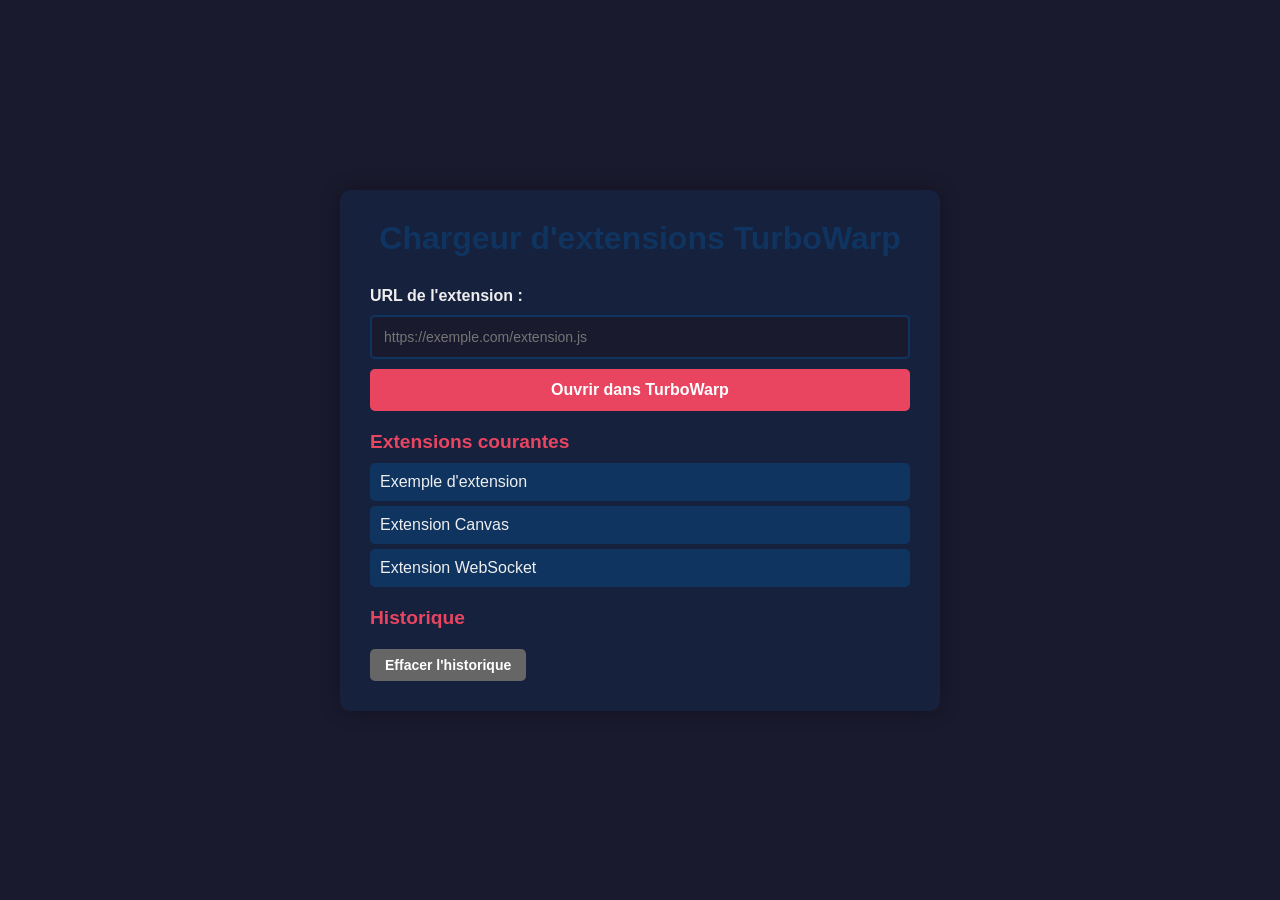
==== index.html @ 8d4b40ba "Ajout d'une page de chargement d'extensions pour TurboWarp" ====
<!DOCTYPE html>
<html lang="fr">
<head>
    <meta charset="UTF-8">
    <meta name="viewport" content="width=device-width, initial-scale=1.0">
    <title>Chargeur d'extensions TurboWarp</title>
    <link rel="stylesheet" href="style.css">
</head>
<body>
    <div class="container">
        <h1>Chargeur d'extensions TurboWarp</h1>
        
        <div class="input-group">
            <label for="extensionUrl">URL de l'extension :</label>
            <input type="text" id="extensionUrl" placeholder="https://exemple.com/extension.js">
            <button id="loadBtn">Ouvrir dans TurboWarp</button>
        </div>

        <div class="presets">
            <h2>Extensions courantes</h2>
            <div id="presetList"></div>
        </div>

        <div class="history">
            <h2>Historique</h2>
            <ul id="historyList"></ul>
            <button id="clearHistory">Effacer l'historique</button>
        </div>
    </div>
    <script src="script.js"></script>
</body>
</html>
---- style.css ----
* {
    margin: 0;
    padding: 0;
    box-sizing: border-box;
}

body {
    font-family: Arial, sans-serif;
    background: #1a1a2e;
    color: #eee;
    min-height: 100vh;
    display: flex;
    justify-content: center;
    align-items: center;
}

.container {
    background: #16213e;
    padding: 30px;
    border-radius: 10px;
    width: 90%;
    max-width: 600px;
    box-shadow: 0 0 20px rgba(0,0,0,0.3);
}

h1 {
    text-align: center;
    margin-bottom: 30px;
    color: #0f3460;
}

h2 {
    margin: 20px 0 10px;
    font-size: 1.2em;
    color: #e94560;
}

.input-group {
    display: flex;
    flex-direction: column;
    gap: 10px;
}

label {
    font-weight: bold;
}

input[type="text"] {
    padding: 12px;
    border: 2px solid #0f3460;
    border-radius: 5px;
    background: #1a1a2e;
    color: #eee;
    font-size: 14px;
}

input[type="text"]:focus {
    outline: none;
    border-color: #e94560;
}

button {
    padding: 12px 20px;
    background: #e94560;
    color: white;
    border: none;
    border-radius: 5px;
    cursor: pointer;
    font-size: 16px;
    font-weight: bold;
    transition: background 0.3s;
}

button:hover {
    background: #c2185b;
}

.presets {
    margin-top: 20px;
}

.preset-item {
    background: #0f3460;
    padding: 10px;
    margin: 5px 0;
    border-radius: 5px;
    cursor: pointer;
    transition: background 0.3s;
}

.preset-item:hover {
    background: #1a1a2e;
}

.history {
    margin-top: 20px;
}

#historyList {
    list-style: none;
    max-height: 150px;
    overflow-y: auto;
    margin-bottom: 10px;
}

#historyList li {
    background: #0f3460;
    padding: 8px;
    margin: 5px 0;
    border-radius: 3px;
    cursor: pointer;
    font-size: 14px;
    word-break: break-all;
}

#historyList li:hover {
    background: #1a1a2e;
}

#clearHistory {
    background: #666;
    font-size: 14px;
    padding: 8px 15px;
}

#clearHistory:hover {
    background: #444;
}
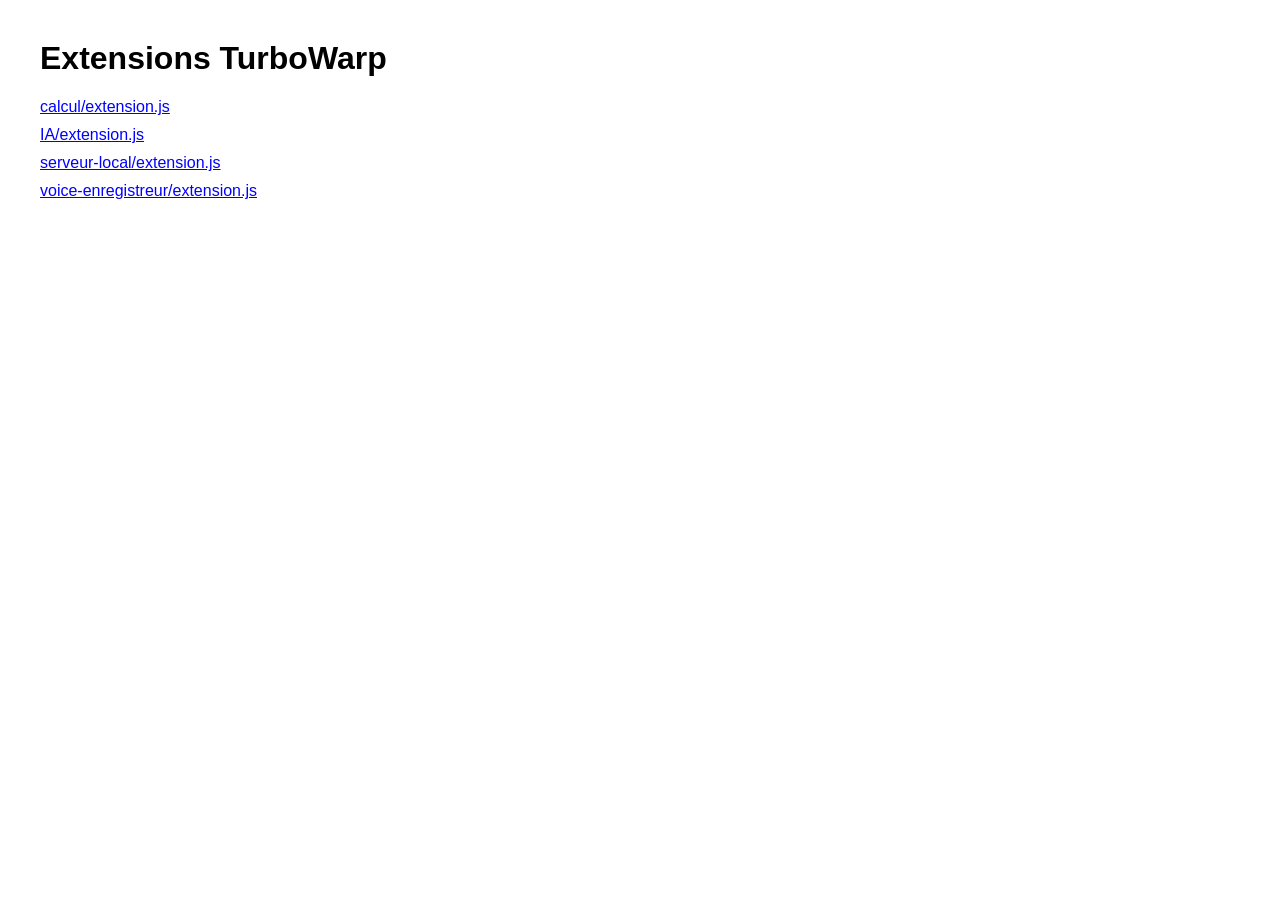
==== commit 0079a7e1: "Simplifie index.html en page blanche listant les extensions" ====
--- a/index.html
+++ b/index.html
@@ -3,30 +3,17 @@
 <head>
     <meta charset="UTF-8">
     <meta name="viewport" content="width=device-width, initial-scale=1.0">
-    <title>Chargeur d'extensions TurboWarp</title>
-    <link rel="stylesheet" href="style.css">
+    <title>Extensions TurboWarp</title>
+    <style>
+        body { font-family: Arial, sans-serif; margin: 40px; background: white; }
+        a { display: block; margin: 10px 0; color: blue; }
+    </style>
 </head>
 <body>
-    <div class="container">
-        <h1>Chargeur d'extensions TurboWarp</h1>
-        
-        <div class="input-group">
-            <label for="extensionUrl">URL de l'extension :</label>
-            <input type="text" id="extensionUrl" placeholder="https://exemple.com/extension.js">
-            <button id="loadBtn">Ouvrir dans TurboWarp</button>
-        </div>
-
-        <div class="presets">
-            <h2>Extensions courantes</h2>
-            <div id="presetList"></div>
-        </div>
-
-        <div class="history">
-            <h2>Historique</h2>
-            <ul id="historyList"></ul>
-            <button id="clearHistory">Effacer l'historique</button>
-        </div>
-    </div>
-    <script src="script.js"></script>
+    <h1>Extensions TurboWarp</h1>
+    <a href="calcul/extension.js">calcul/extension.js</a>
+    <a href="IA/extension.js">IA/extension.js</a>
+    <a href="serveur-local/extension.js">serveur-local/extension.js</a>
+    <a href="voice-enregistreur/extension.js">voice-enregistreur/extension.js</a>
 </body>
 </html>
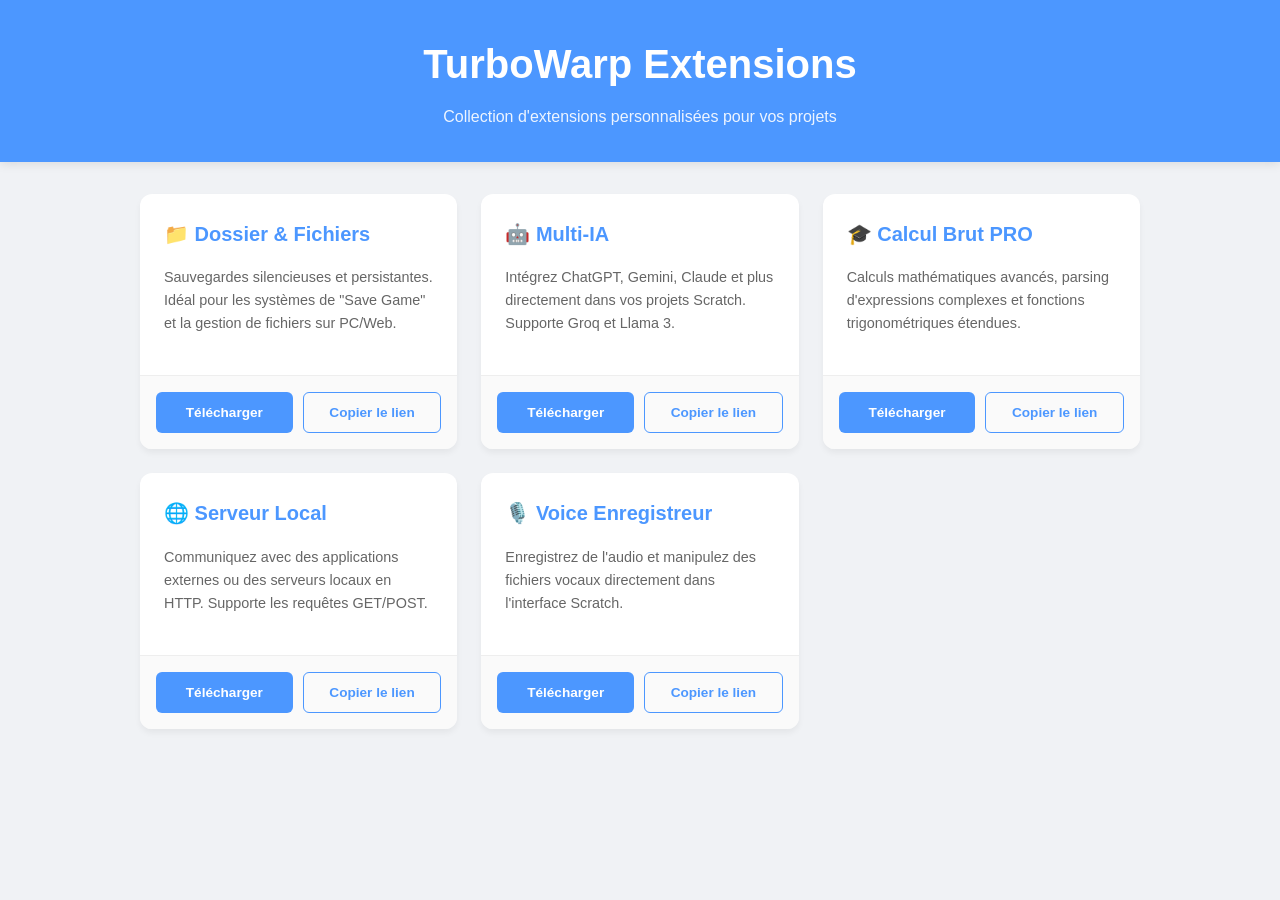
==== commit 3a7bab31: "Ajout de l'extension Dossier (Fichiers & Sauvegardes) et refonte de l'interface index.html" ====
--- a/index.html
+++ b/index.html
@@ -3,17 +3,224 @@
 <head>
     <meta charset="UTF-8">
     <meta name="viewport" content="width=device-width, initial-scale=1.0">
-    <title>Extensions TurboWarp</title>
+    <title>TurboWarp Extensions - Catalogue</title>
     <style>
-        body { font-family: Arial, sans-serif; margin: 40px; background: white; }
-        a { display: block; margin: 10px 0; color: blue; }
+        :root {
+            --primary: #4c97ff;
+            --secondary: #357abd;
+            --bg: #f0f2f5;
+            --card-bg: #ffffff;
+            --text: #333;
+            --text-light: #666;
+        }
+
+        body {
+            font-family: 'Segoe UI', Tahoma, Geneva, Verdana, sans-serif;
+            margin: 0;
+            padding: 0;
+            background-color: var(--bg);
+            color: var(--text);
+            line-height: 1.6;
+        }
+
+        header {
+            background-color: var(--primary);
+            color: white;
+            padding: 2rem 1rem;
+            text-align: center;
+            box-shadow: 0 2px 10px rgba(0,0,0,0.1);
+        }
+
+        header h1 {
+            margin: 0;
+            font-size: 2.5rem;
+        }
+
+        header p {
+            margin: 0.5rem 0 0;
+            opacity: 0.9;
+        }
+
+        .container {
+            max-width: 1000px;
+            margin: 2rem auto;
+            padding: 0 1rem;
+            display: grid;
+            grid-template-columns: repeat(auto-fill, minmax(300px, 1fr));
+            gap: 1.5rem;
+        }
+
+        .card {
+            background: var(--card-bg);
+            border-radius: 12px;
+            overflow: hidden;
+            box-shadow: 0 4px 6px rgba(0,0,0,0.05);
+            transition: transform 0.2s, box-shadow 0.2s;
+            display: flex;
+            flex-direction: column;
+        }
+
+        .card:hover {
+            transform: translateY(-5px);
+            box-shadow: 0 8px 15px rgba(0,0,0,0.1);
+        }
+
+        .card-content {
+            padding: 1.5rem;
+            flex-grow: 1;
+        }
+
+        .card-content h2 {
+            margin-top: 0;
+            color: var(--primary);
+            font-size: 1.25rem;
+            display: flex;
+            align-items: center;
+            gap: 10px;
+        }
+
+        .card-content p {
+            color: var(--text-light);
+            font-size: 0.9rem;
+            margin-bottom: 1rem;
+        }
+
+        .card-footer {
+            background: #fafafa;
+            padding: 1rem;
+            border-top: 1px solid #eee;
+            display: flex;
+            gap: 10px;
+        }
+
+        .btn {
+            text-decoration: none;
+            padding: 0.6rem 1rem;
+            border-radius: 6px;
+            font-size: 0.85rem;
+            font-weight: bold;
+            flex: 1;
+            text-align: center;
+            cursor: pointer;
+            border: none;
+            transition: background 0.2s;
+        }
+
+        .btn-primary {
+            background-color: var(--primary);
+            color: white;
+        }
+
+        .btn-primary:hover {
+            background-color: var(--secondary);
+        }
+
+        .btn-outline {
+            background-color: transparent;
+            border: 1px solid var(--primary);
+            color: var(--primary);
+        }
+
+        .btn-outline:hover {
+            background-color: rgba(76, 151, 255, 0.05);
+        }
+
+        .toast {
+            position: fixed;
+            bottom: 20px;
+            right: 20px;
+            background: #333;
+            color: white;
+            padding: 10px 20px;
+            border-radius: 5px;
+            display: none;
+            z-index: 1000;
+        }
     </style>
 </head>
 <body>
-    <h1>Extensions TurboWarp</h1>
-    <a href="calcul/extension.js">calcul/extension.js</a>
-    <a href="IA/extension.js">IA/extension.js</a>
-    <a href="serveur-local/extension.js">serveur-local/extension.js</a>
-    <a href="voice-enregistreur/extension.js">voice-enregistreur/extension.js</a>
+
+<header>
+    <h1>TurboWarp Extensions</h1>
+    <p>Collection d'extensions personnalisées pour vos projets</p>
+</header>
+
+<div class="container">
+    <!-- Dossier -->
+    <div class="card">
+        <div class="card-content">
+            <h2>📁 Dossier & Fichiers</h2>
+            <p>Sauvegardes silencieuses et persistantes. Idéal pour les systèmes de "Save Game" et la gestion de fichiers sur PC/Web.</p>
+        </div>
+        <div class="card-footer">
+            <a href="dossier/extension.js" class="btn btn-primary" download>Télécharger</a>
+            <button class="btn btn-outline" onclick="copyLink('dossier/extension.js')">Copier le lien</button>
+        </div>
+    </div>
+
+    <!-- Multi-IA -->
+    <div class="card">
+        <div class="card-content">
+            <h2>🤖 Multi-IA</h2>
+            <p>Intégrez ChatGPT, Gemini, Claude et plus directement dans vos projets Scratch. Supporte Groq et Llama 3.</p>
+        </div>
+        <div class="card-footer">
+            <a href="IA/extension.js" class="btn btn-primary" download>Télécharger</a>
+            <button class="btn btn-outline" onclick="copyLink('IA/extension.js')">Copier le lien</button>
+        </div>
+    </div>
+
+    <!-- Calcul Brut -->
+    <div class="card">
+        <div class="card-content">
+            <h2>🎓 Calcul Brut PRO</h2>
+            <p>Calculs mathématiques avancés, parsing d'expressions complexes et fonctions trigonométriques étendues.</p>
+        </div>
+        <div class="card-footer">
+            <a href="calcul/extension.js" class="btn btn-primary" download>Télécharger</a>
+            <button class="btn btn-outline" onclick="copyLink('calcul/extension.js')">Copier le lien</button>
+        </div>
+    </div>
+
+    <!-- Serveur Local -->
+    <div class="card">
+        <div class="card-content">
+            <h2>🌐 Serveur Local</h2>
+            <p>Communiquez avec des applications externes ou des serveurs locaux en HTTP. Supporte les requêtes GET/POST.</p>
+        </div>
+        <div class="card-footer">
+            <a href="serveur-local/extension.js" class="btn btn-primary" download>Télécharger</a>
+            <button class="btn btn-outline" onclick="copyLink('serveur-local/extension.js')">Copier le lien</button>
+        </div>
+    </div>
+
+    <!-- Voice Enregistreur -->
+    <div class="card">
+        <div class="card-content">
+            <h2>🎙️ Voice Enregistreur</h2>
+            <p>Enregistrez de l'audio et manipulez des fichiers vocaux directement dans l'interface Scratch.</p>
+        </div>
+        <div class="card-footer">
+            <a href="voice-enregistreur/extension.js" class="btn btn-primary" download>Télécharger</a>
+            <button class="btn btn-outline" onclick="copyLink('voice-enregistreur/extension.js')">Copier le lien</button>
+        </div>
+    </div>
+</div>
+
+<div id="toast" class="toast">Lien copié !</div>
+
+<script>
+    function copyLink(path) {
+        const fullUrl = window.location.origin + window.location.pathname.replace('index.html', '') + path;
+        navigator.clipboard.writeText(fullUrl).then(() => {
+            const toast = document.getElementById('toast');
+            toast.style.display = 'block';
+            setTimeout(() => {
+                toast.style.display = 'none';
+            }, 2000);
+        });
+    }
+</script>
+
 </body>
 </html>
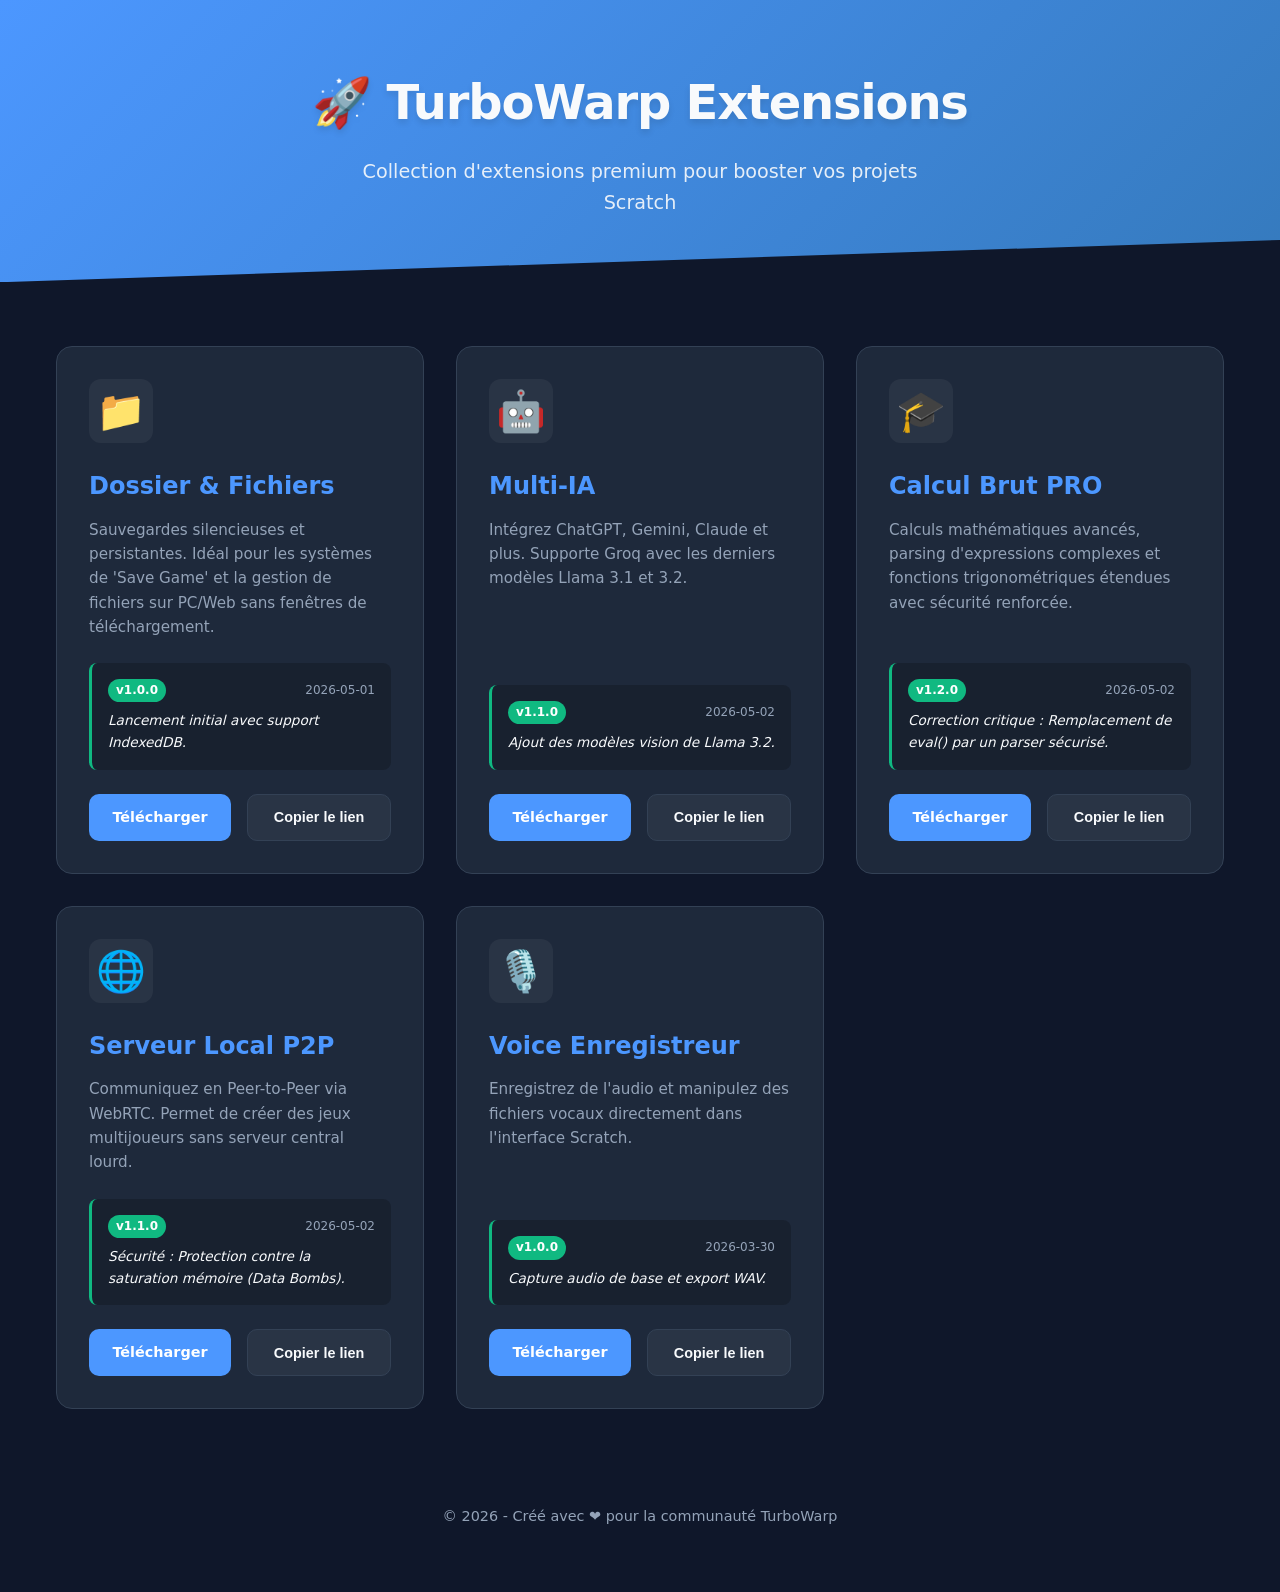
==== commit 32052ca8: "feat: modernize UI and make extension catalog dynamic with extensions.json" ====
--- a/index.html
+++ b/index.html
@@ -4,223 +4,30 @@
     <meta charset="UTF-8">
     <meta name="viewport" content="width=device-width, initial-scale=1.0">
     <title>TurboWarp Extensions - Catalogue</title>
-    <style>
-        :root {
-            --primary: #4c97ff;
-            --secondary: #357abd;
-            --bg: #f0f2f5;
-            --card-bg: #ffffff;
-            --text: #333;
-            --text-light: #666;
-        }
-
-        body {
-            font-family: 'Segoe UI', Tahoma, Geneva, Verdana, sans-serif;
-            margin: 0;
-            padding: 0;
-            background-color: var(--bg);
-            color: var(--text);
-            line-height: 1.6;
-        }
-
-        header {
-            background-color: var(--primary);
-            color: white;
-            padding: 2rem 1rem;
-            text-align: center;
-            box-shadow: 0 2px 10px rgba(0,0,0,0.1);
-        }
-
-        header h1 {
-            margin: 0;
-            font-size: 2.5rem;
-        }
-
-        header p {
-            margin: 0.5rem 0 0;
-            opacity: 0.9;
-        }
-
-        .container {
-            max-width: 1000px;
-            margin: 2rem auto;
-            padding: 0 1rem;
-            display: grid;
-            grid-template-columns: repeat(auto-fill, minmax(300px, 1fr));
-            gap: 1.5rem;
-        }
-
-        .card {
-            background: var(--card-bg);
-            border-radius: 12px;
-            overflow: hidden;
-            box-shadow: 0 4px 6px rgba(0,0,0,0.05);
-            transition: transform 0.2s, box-shadow 0.2s;
-            display: flex;
-            flex-direction: column;
-        }
-
-        .card:hover {
-            transform: translateY(-5px);
-            box-shadow: 0 8px 15px rgba(0,0,0,0.1);
-        }
-
-        .card-content {
-            padding: 1.5rem;
-            flex-grow: 1;
-        }
-
-        .card-content h2 {
-            margin-top: 0;
-            color: var(--primary);
-            font-size: 1.25rem;
-            display: flex;
-            align-items: center;
-            gap: 10px;
-        }
-
-        .card-content p {
-            color: var(--text-light);
-            font-size: 0.9rem;
-            margin-bottom: 1rem;
-        }
-
-        .card-footer {
-            background: #fafafa;
-            padding: 1rem;
-            border-top: 1px solid #eee;
-            display: flex;
-            gap: 10px;
-        }
-
-        .btn {
-            text-decoration: none;
-            padding: 0.6rem 1rem;
-            border-radius: 6px;
-            font-size: 0.85rem;
-            font-weight: bold;
-            flex: 1;
-            text-align: center;
-            cursor: pointer;
-            border: none;
-            transition: background 0.2s;
-        }
-
-        .btn-primary {
-            background-color: var(--primary);
-            color: white;
-        }
-
-        .btn-primary:hover {
-            background-color: var(--secondary);
-        }
-
-        .btn-outline {
-            background-color: transparent;
-            border: 1px solid var(--primary);
-            color: var(--primary);
-        }
-
-        .btn-outline:hover {
-            background-color: rgba(76, 151, 255, 0.05);
-        }
-
-        .toast {
-            position: fixed;
-            bottom: 20px;
-            right: 20px;
-            background: #333;
-            color: white;
-            padding: 10px 20px;
-            border-radius: 5px;
-            display: none;
-            z-index: 1000;
-        }
-    </style>
+    <link rel="stylesheet" href="style.css">
 </head>
 <body>
 
 <header>
-    <h1>TurboWarp Extensions</h1>
-    <p>Collection d'extensions personnalisées pour vos projets</p>
+    <div class="header-content">
+        <h1>🚀 TurboWarp Extensions</h1>
+        <p>Collection d'extensions premium pour booster vos projets Scratch</p>
+    </div>
 </header>
 
-<div class="container">
-    <!-- Dossier -->
-    <div class="card">
-        <div class="card-content">
-            <h2>📁 Dossier & Fichiers</h2>
-            <p>Sauvegardes silencieuses et persistantes. Idéal pour les systèmes de "Save Game" et la gestion de fichiers sur PC/Web.</p>
-        </div>
-        <div class="card-footer">
-            <a href="dossier/extension.js" class="btn btn-primary" download>Télécharger</a>
-            <button class="btn btn-outline" onclick="copyLink('dossier/extension.js')">Copier le lien</button>
-        </div>
+<main class="container">
+    <div id="extension-grid" class="grid">
+        <!-- Les cartes seront générées ici par JavaScript -->
+        <div class="loader">Chargement des extensions...</div>
     </div>
+</main>
 
-    <!-- Multi-IA -->
-    <div class="card">
-        <div class="card-content">
-            <h2>🤖 Multi-IA</h2>
-            <p>Intégrez ChatGPT, Gemini, Claude et plus directement dans vos projets Scratch. Supporte Groq et Llama 3.</p>
-        </div>
-        <div class="card-footer">
-            <a href="IA/extension.js" class="btn btn-primary" download>Télécharger</a>
-            <button class="btn btn-outline" onclick="copyLink('IA/extension.js')">Copier le lien</button>
-        </div>
-    </div>
-
-    <!-- Calcul Brut -->
-    <div class="card">
-        <div class="card-content">
-            <h2>🎓 Calcul Brut PRO</h2>
-            <p>Calculs mathématiques avancés, parsing d'expressions complexes et fonctions trigonométriques étendues.</p>
-        </div>
-        <div class="card-footer">
-            <a href="calcul/extension.js" class="btn btn-primary" download>Télécharger</a>
-            <button class="btn btn-outline" onclick="copyLink('calcul/extension.js')">Copier le lien</button>
-        </div>
-    </div>
-
-    <!-- Serveur Local -->
-    <div class="card">
-        <div class="card-content">
-            <h2>🌐 Serveur Local</h2>
-            <p>Communiquez avec des applications externes ou des serveurs locaux en HTTP. Supporte les requêtes GET/POST.</p>
-        </div>
-        <div class="card-footer">
-            <a href="serveur-local/extension.js" class="btn btn-primary" download>Télécharger</a>
-            <button class="btn btn-outline" onclick="copyLink('serveur-local/extension.js')">Copier le lien</button>
-        </div>
-    </div>
-
-    <!-- Voice Enregistreur -->
-    <div class="card">
-        <div class="card-content">
-            <h2>🎙️ Voice Enregistreur</h2>
-            <p>Enregistrez de l'audio et manipulez des fichiers vocaux directement dans l'interface Scratch.</p>
-        </div>
-        <div class="card-footer">
-            <a href="voice-enregistreur/extension.js" class="btn btn-primary" download>Télécharger</a>
-            <button class="btn btn-outline" onclick="copyLink('voice-enregistreur/extension.js')">Copier le lien</button>
-        </div>
-    </div>
-</div>
+<footer>
+    <p>&copy; 2026 - Créé avec ❤️ pour la communauté TurboWarp</p>
+</footer>
 
 <div id="toast" class="toast">Lien copié !</div>
 
-<script>
-    function copyLink(path) {
-        const fullUrl = window.location.origin + window.location.pathname.replace('index.html', '') + path;
-        navigator.clipboard.writeText(fullUrl).then(() => {
-            const toast = document.getElementById('toast');
-            toast.style.display = 'block';
-            setTimeout(() => {
-                toast.style.display = 'none';
-            }, 2000);
-        });
-    }
-</script>
-
+<script src="script.js"></script>
 </body>
 </html>
--- a/style.css
+++ b/style.css
@@ -0,0 +1,212 @@
+:root {
+    --primary: #4c97ff;
+    --primary-dark: #357abd;
+    --accent: #ff6b6b;
+    --bg: #0f172a;
+    --card-bg: #1e293b;
+    --text: #f8fafc;
+    --text-muted: #94a3b8;
+    --border: #334155;
+    --success: #10b981;
+}
+
+* {
+    margin: 0;
+    padding: 0;
+    box-sizing: border-box;
+}
+
+body {
+    font-family: 'Inter', system-ui, -apple-system, sans-serif;
+    background-color: var(--bg);
+    color: var(--text);
+    line-height: 1.6;
+    min-height: 100vh;
+}
+
+header {
+    background: linear-gradient(135deg, var(--primary), var(--primary-dark));
+    padding: 4rem 1rem;
+    text-align: center;
+    clip-path: polygon(0 0, 100% 0, 100% 85%, 0 100%);
+    margin-bottom: 2rem;
+}
+
+.header-content h1 {
+    font-size: 3rem;
+    font-weight: 800;
+    margin-bottom: 1rem;
+    letter-spacing: -0.025em;
+    text-shadow: 0 4px 6px rgba(0,0,0,0.1);
+}
+
+.header-content p {
+    font-size: 1.2rem;
+    opacity: 0.9;
+    max-width: 600px;
+    margin: 0 auto;
+}
+
+.container {
+    max-width: 1200px;
+    margin: 0 auto;
+    padding: 2rem 1rem;
+}
+
+.grid {
+    display: grid;
+    grid-template-columns: repeat(auto-fill, minmax(350px, 1fr));
+    gap: 2rem;
+}
+
+.card {
+    background: var(--card-bg);
+    border: 1px solid var(--border);
+    border-radius: 16px;
+    padding: 2rem;
+    display: flex;
+    flex-direction: column;
+    transition: all 0.3s cubic-bezier(0.4, 0, 0.2, 1);
+    position: relative;
+    overflow: hidden;
+}
+
+.card:hover {
+    transform: translateY(-8px);
+    border-color: var(--primary);
+    box-shadow: 0 20px 25px -5px rgba(0, 0, 0, 0.2), 0 10px 10px -5px rgba(0, 0, 0, 0.1);
+}
+
+.card-icon {
+    font-size: 2.5rem;
+    margin-bottom: 1.5rem;
+    background: rgba(255,255,255,0.05);
+    width: 64px;
+    height: 64px;
+    display: flex;
+    align-items: center;
+    justify-content: center;
+    border-radius: 12px;
+}
+
+.card h2 {
+    font-size: 1.5rem;
+    margin-bottom: 0.75rem;
+    color: var(--primary);
+}
+
+.card p {
+    color: var(--text-muted);
+    font-size: 0.95rem;
+    margin-bottom: 1.5rem;
+    flex-grow: 1;
+}
+
+/* Section Mise à jour */
+.update-box {
+    background: rgba(0,0,0,0.2);
+    border-radius: 8px;
+    padding: 1rem;
+    margin-bottom: 1.5rem;
+    border-left: 3px solid var(--success);
+}
+
+.update-header {
+    display: flex;
+    justify-content: space-between;
+    align-items: center;
+    margin-bottom: 0.5rem;
+}
+
+.version-tag {
+    font-size: 0.75rem;
+    font-weight: 700;
+    background: var(--success);
+    color: white;
+    padding: 2px 8px;
+    border-radius: 9999px;
+}
+
+.update-date {
+    font-size: 0.75rem;
+    color: var(--text-muted);
+}
+
+.update-text {
+    font-size: 0.85rem;
+    font-style: italic;
+    color: var(--text);
+}
+
+.card-actions {
+    display: flex;
+    gap: 1rem;
+}
+
+.btn {
+    flex: 1;
+    padding: 0.75rem 1rem;
+    border-radius: 10px;
+    font-weight: 600;
+    font-size: 0.9rem;
+    text-align: center;
+    text-decoration: none;
+    cursor: pointer;
+    transition: all 0.2s;
+    border: none;
+}
+
+.btn-primary {
+    background: var(--primary);
+    color: white;
+}
+
+.btn-primary:hover {
+    background: var(--primary-dark);
+}
+
+.btn-secondary {
+    background: rgba(255,255,255,0.05);
+    color: var(--text);
+    border: 1px solid var(--border);
+}
+
+.btn-secondary:hover {
+    background: rgba(255,255,255,0.1);
+    border-color: var(--text-muted);
+}
+
+footer {
+    text-align: center;
+    padding: 4rem 1rem;
+    color: var(--text-muted);
+    font-size: 0.9rem;
+}
+
+.toast {
+    position: fixed;
+    bottom: 2rem;
+    left: 50%;
+    transform: translateX(-50%);
+    background: var(--success);
+    color: white;
+    padding: 0.75rem 1.5rem;
+    border-radius: 9999px;
+    font-weight: 600;
+    box-shadow: 0 10px 15px -3px rgba(0, 0, 0, 0.1);
+    display: none;
+    animation: slideUp 0.3s ease-out;
+}
+
+@keyframes slideUp {
+    from { transform: translate(-50%, 100%); opacity: 0; }
+    to { transform: translate(-50%, 0); opacity: 1; }
+}
+
+.loader {
+    grid-column: 1 / -1;
+    text-align: center;
+    padding: 4rem;
+    font-size: 1.2rem;
+    color: var(--text-muted);
+}
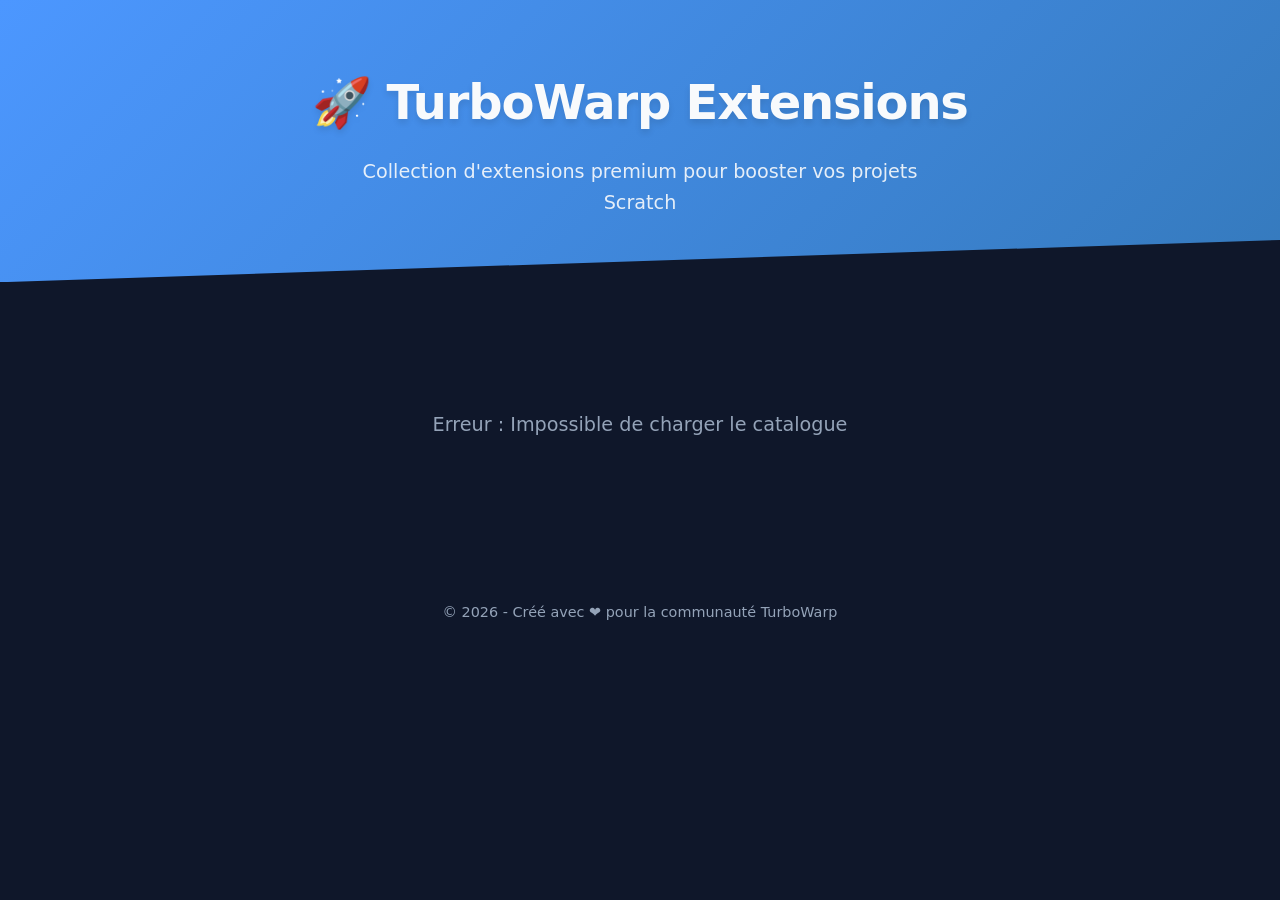
==== commit f2f1df3c: "ajout du compteur" ====
--- a/index.html
+++ b/index.html
@@ -26,6 +26,9 @@
     <p>&copy; 2026 - Créé avec ❤️ pour la communauté TurboWarp</p>
 </footer>
 
+<!-- Panneau de statistiques masqué (Mode Admin uniquement) -->
+<div id="admin-stats" class="admin-stats"></div>
+
 <div id="toast" class="toast">Lien copié !</div>
 
 <script src="script.js"></script>
--- a/style.css
+++ b/style.css
@@ -102,42 +102,6 @@
     flex-grow: 1;
 }
 
-/* Section Mise à jour */
-.update-box {
-    background: rgba(0,0,0,0.2);
-    border-radius: 8px;
-    padding: 1rem;
-    margin-bottom: 1.5rem;
-    border-left: 3px solid var(--success);
-}
-
-.update-header {
-    display: flex;
-    justify-content: space-between;
-    align-items: center;
-    margin-bottom: 0.5rem;
-}
-
-.version-tag {
-    font-size: 0.75rem;
-    font-weight: 700;
-    background: var(--success);
-    color: white;
-    padding: 2px 8px;
-    border-radius: 9999px;
-}
-
-.update-date {
-    font-size: 0.75rem;
-    color: var(--text-muted);
-}
-
-.update-text {
-    font-size: 0.85rem;
-    font-style: italic;
-    color: var(--text);
-}
-
 .card-actions {
     display: flex;
     gap: 1rem;
@@ -183,6 +147,23 @@
     font-size: 0.9rem;
 }
 
+.admin-stats {
+    position: fixed;
+    top: 1rem;
+    right: 1rem;
+    background: var(--card-bg);
+    padding: 0.5rem;
+    border-radius: 8px;
+    border: 1px solid var(--primary);
+    box-shadow: 0 4px 12px rgba(0,0,0,0.5);
+    z-index: 9999;
+    display: none; /* Masqué par défaut */
+}
+
+.admin-stats img {
+    display: block;
+}
+
 .toast {
     position: fixed;
     bottom: 2rem;
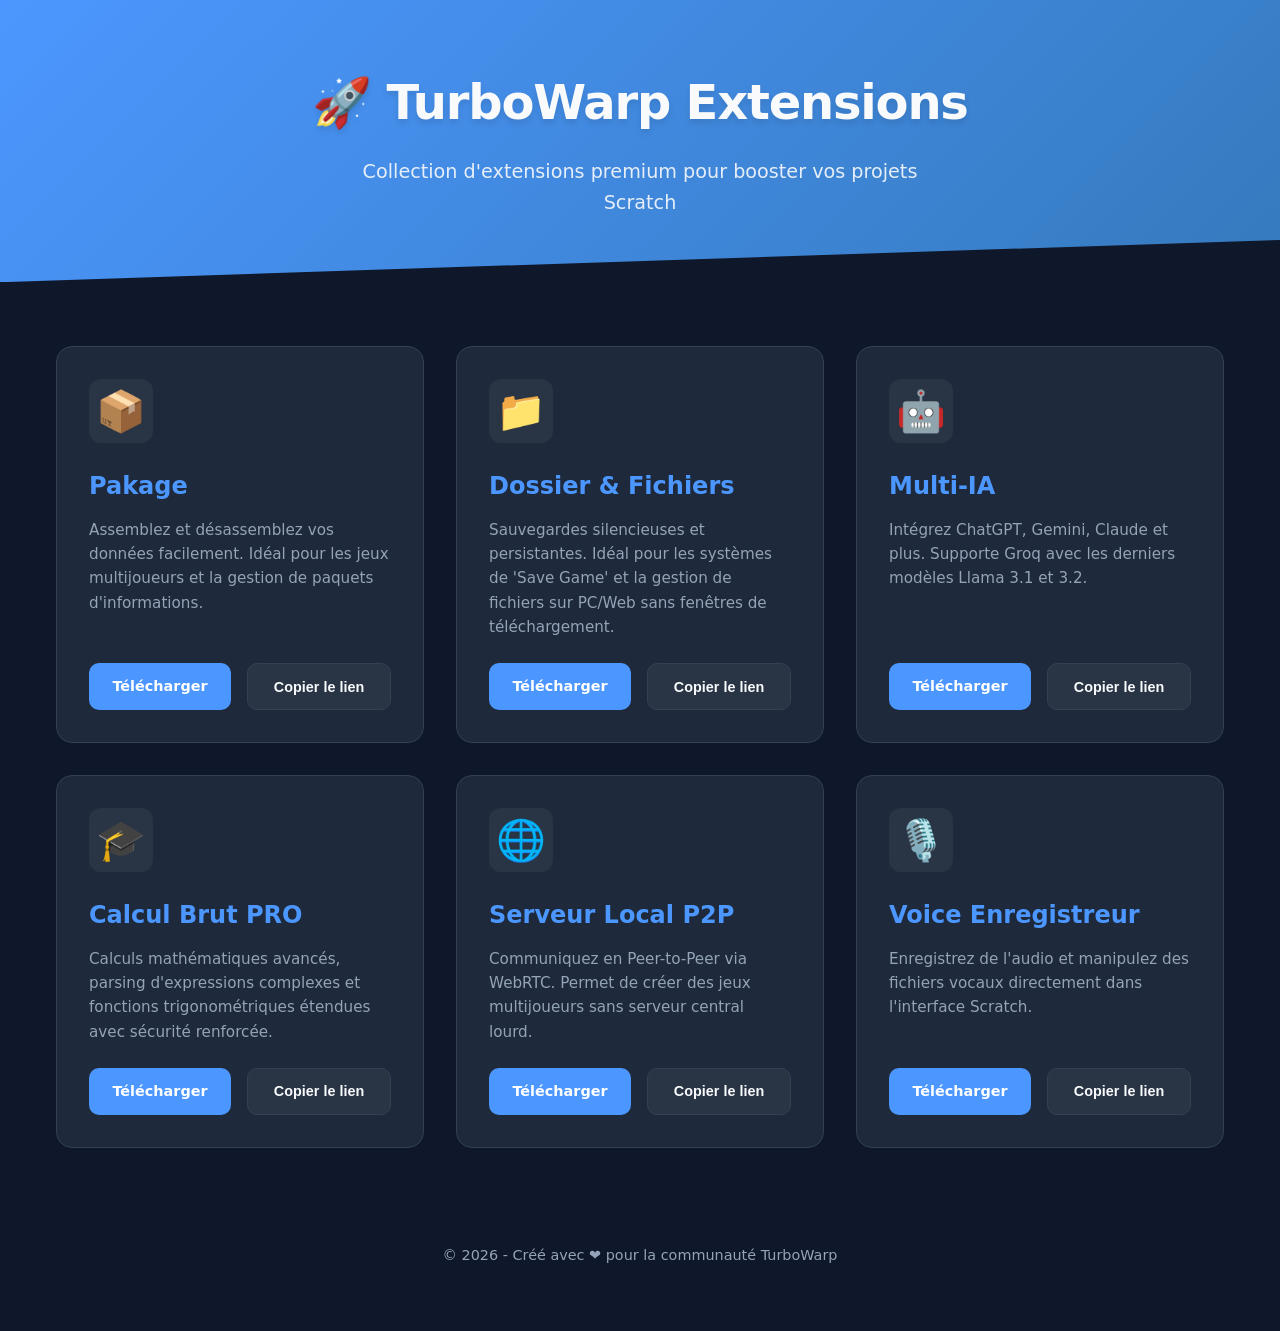
==== commit 735a2fbe: "Final: nettoyage de la page d'accueil, les stats sont désormais uniquement sur admin.html" ====
--- a/index.html
+++ b/index.html
@@ -26,9 +26,6 @@
     <p>&copy; 2026 - Créé avec ❤️ pour la communauté TurboWarp</p>
 </footer>
 
-<!-- Panneau de statistiques masqué (Mode Admin uniquement) -->
-<div id="admin-stats" class="admin-stats"></div>
-
 <div id="toast" class="toast">Lien copié !</div>
 
 <script src="script.js"></script>
